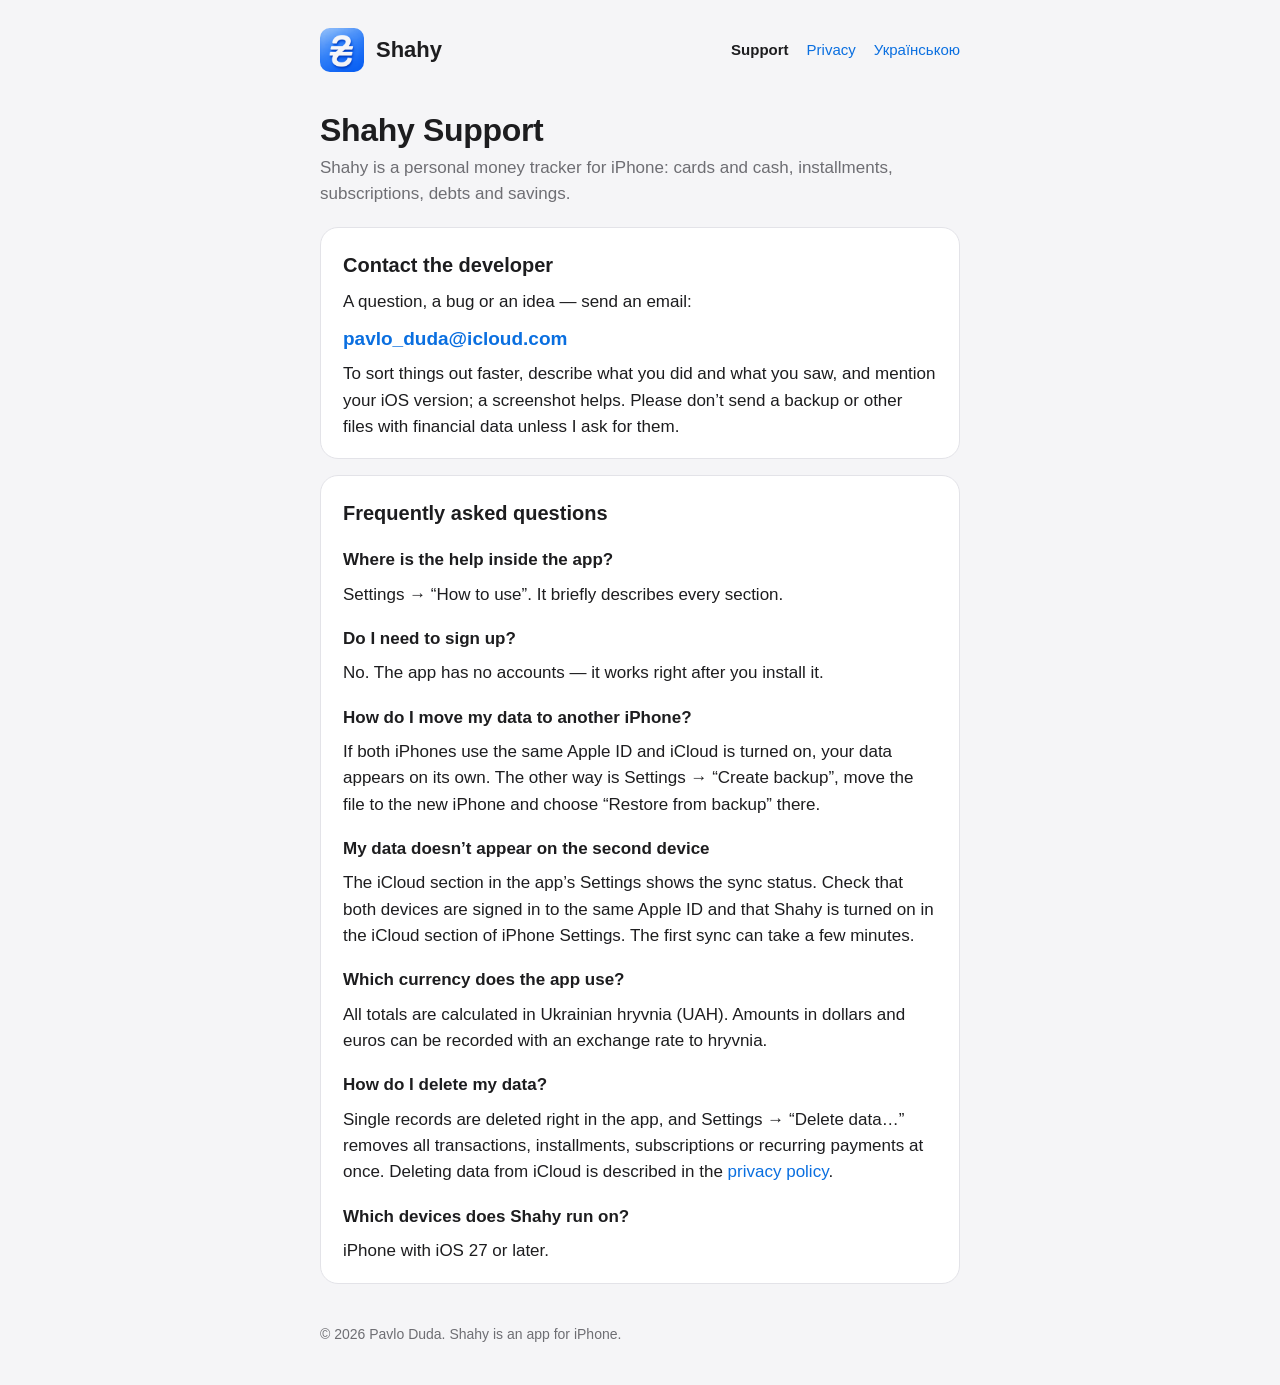
==== index.html @ a719e2cd "Support and privacy policy pages for Shahy Co-Authored-By: Claude Opus 5.5 <noreply@anthropic.com>" ====
<!doctype html>
<html lang="en">
<head>
<meta charset="utf-8">
<meta name="viewport" content="width=device-width, initial-scale=1">
<title>Shahy — Support</title>
<meta name="description" content="Support for the Shahy app: developer contact and frequently asked questions.">
<link rel="stylesheet" href="style.css">
<link rel="icon" href="icon.png">
</head>
<body>
<header>
  <div class="wrap">
    <a class="brand" href="./"><img src="icon.png" alt="" width="44" height="44"><span>Shahy</span></a>
    <nav>
      <a href="./" aria-current="page">Support</a>
      <a href="privacy/">Privacy</a>
      <a href="uk/" lang="uk" hreflang="uk">Українською</a>
    </nav>
  </div>
</header>
<main>
  <div class="wrap">
    <h1>Shahy Support</h1>
    <p class="lead">Shahy is a personal money tracker for iPhone: cards and cash, installments, subscriptions, debts and savings.</p>

    <section>
      <h2>Contact the developer</h2>
      <p>A question, a bug or an idea — send an email:</p>
      <p><a class="mail" href="mailto:pavlo_duda@icloud.com">pavlo_duda@icloud.com</a></p>
      <p>To sort things out faster, describe what you did and what you saw, and mention your iOS version; a screenshot helps. Please don’t send a backup or other files with financial data unless I ask for them.</p>
    </section>

    <section>
      <h2>Frequently asked questions</h2>

      <h3>Where is the help inside the app?</h3>
      <p>Settings → “How to use”. It briefly describes every section.</p>

      <h3>Do I need to sign up?</h3>
      <p>No. The app has no accounts — it works right after you install it.</p>

      <h3>How do I move my data to another iPhone?</h3>
      <p>If both iPhones use the same Apple ID and iCloud is turned on, your data appears on its own. The other way is Settings → “Create backup”, move the file to the new iPhone and choose “Restore from backup” there.</p>

      <h3>My data doesn’t appear on the second device</h3>
      <p>The iCloud section in the app’s Settings shows the sync status. Check that both devices are signed in to the same Apple ID and that Shahy is turned on in the iCloud section of iPhone Settings. The first sync can take a few minutes.</p>

      <h3>Which currency does the app use?</h3>
      <p>All totals are calculated in Ukrainian hryvnia (UAH). Amounts in dollars and euros can be recorded with an exchange rate to hryvnia.</p>

      <h3>How do I delete my data?</h3>
      <p>Single records are deleted right in the app, and Settings → “Delete data…” removes all transactions, installments, subscriptions or recurring payments at once. Deleting data from iCloud is described in the <a href="privacy/">privacy policy</a>.</p>

      <h3>Which devices does Shahy run on?</h3>
      <p>iPhone with iOS 27 or later.</p>
    </section>
  </div>
</main>
<footer>
  <div class="wrap">© 2026 Pavlo Duda. Shahy is an app for iPhone.</div>
</footer>
</body>
</html>
---- style.css ----
:root {
  color-scheme: light dark;
  --bg: #f5f5f7; --card: #ffffff; --text: #1d1d1f; --muted: #6e6e73;
  --accent: #0a6fe0; --line: #e3e3e8;
}
@media (prefers-color-scheme: dark) {
  :root { --bg: #000000; --card: #1c1c1e; --text: #f5f5f7; --muted: #98989d; --accent: #4aa3ff; --line: #2c2c2e; }
}
* { box-sizing: border-box; }
html { -webkit-text-size-adjust: 100%; }
body {
  margin: 0; background: var(--bg); color: var(--text);
  font: 17px/1.55 -apple-system, BlinkMacSystemFont, "SF Pro Text", "Segoe UI", Roboto, "Helvetica Neue", sans-serif;
}
.wrap { max-width: 680px; margin: 0 auto; padding: 0 20px; }
header .wrap { display: flex; align-items: center; justify-content: space-between; gap: 12px 20px; flex-wrap: wrap; padding-top: 28px; padding-bottom: 8px; }
.brand { display: flex; align-items: center; gap: 12px; color: inherit; text-decoration: none; font-size: 22px; font-weight: 700; }
.brand img { width: 44px; height: 44px; border-radius: 22.5%; }
nav { display: flex; gap: 18px; flex-wrap: wrap; font-size: 15px; }
a { color: var(--accent); text-decoration: none; }
a:hover { text-decoration: underline; }
nav a[aria-current="page"] { color: var(--text); font-weight: 600; }
main { padding: 12px 0 8px; }
h1 { font-size: 32px; line-height: 1.15; margin: 20px 0 6px; letter-spacing: -0.01em; }
.lead { color: var(--muted); margin: 0 0 20px; }
section { background: var(--card); border: 1px solid var(--line); border-radius: 18px; padding: 4px 22px 10px; margin: 16px 0; }
h2 { font-size: 20px; margin: 18px 0 6px; }
h3 { font-size: 17px; margin: 18px 0 2px; }
p { margin: 8px 0; }
ul { margin: 8px 0; padding-left: 22px; }
li { margin: 5px 0; }
.mail { font-size: 19px; font-weight: 600; overflow-wrap: anywhere; }
footer { color: var(--muted); font-size: 14px; padding: 16px 0 40px; }
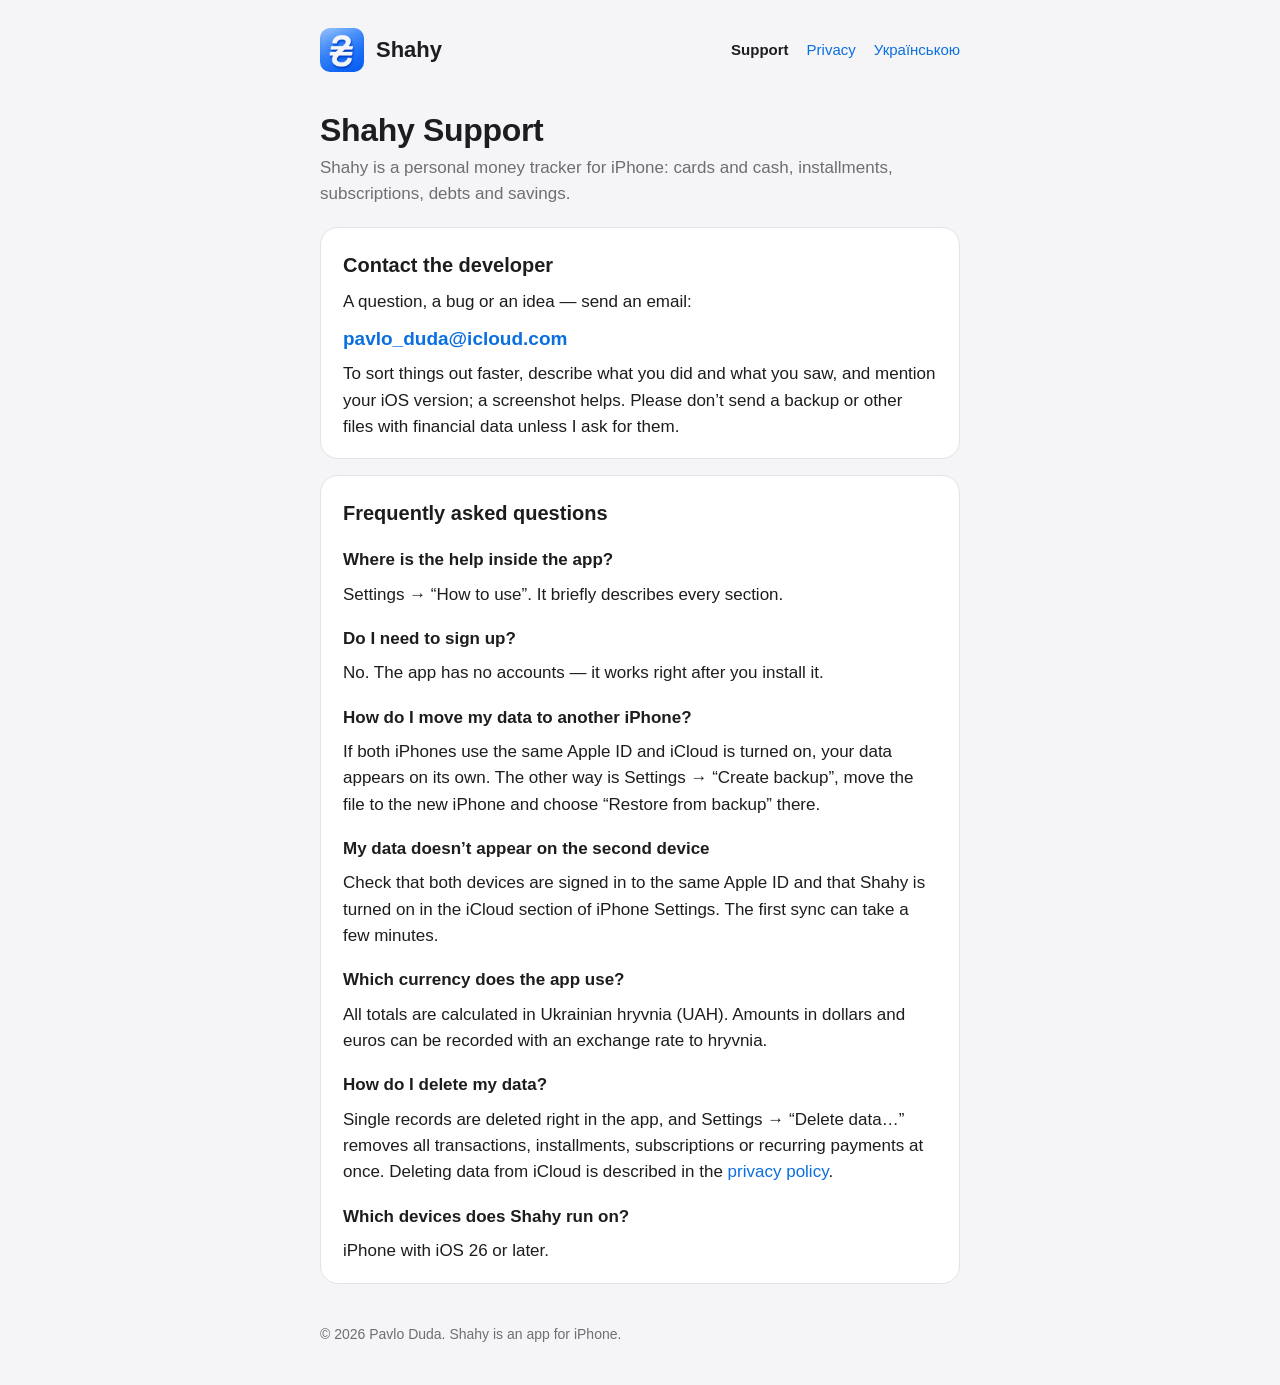
==== commit 889bb964: "Privacy: Apple Pay payments; support: iOS 26, no iCloud section - Privacy policy (en, uk): Apple Pay" ====
--- a/index.html
+++ b/index.html
@@ -44,7 +44,7 @@
       <p>If both iPhones use the same Apple ID and iCloud is turned on, your data appears on its own. The other way is Settings → “Create backup”, move the file to the new iPhone and choose “Restore from backup” there.</p>
 
       <h3>My data doesn’t appear on the second device</h3>
-      <p>The iCloud section in the app’s Settings shows the sync status. Check that both devices are signed in to the same Apple ID and that Shahy is turned on in the iCloud section of iPhone Settings. The first sync can take a few minutes.</p>
+      <p>Check that both devices are signed in to the same Apple ID and that Shahy is turned on in the iCloud section of iPhone Settings. The first sync can take a few minutes.</p>
 
       <h3>Which currency does the app use?</h3>
       <p>All totals are calculated in Ukrainian hryvnia (UAH). Amounts in dollars and euros can be recorded with an exchange rate to hryvnia.</p>
@@ -53,7 +53,7 @@
       <p>Single records are deleted right in the app, and Settings → “Delete data…” removes all transactions, installments, subscriptions or recurring payments at once. Deleting data from iCloud is described in the <a href="privacy/">privacy policy</a>.</p>
 
       <h3>Which devices does Shahy run on?</h3>
-      <p>iPhone with iOS 27 or later.</p>
+      <p>iPhone with iOS 26 or later.</p>
     </section>
   </div>
 </main>
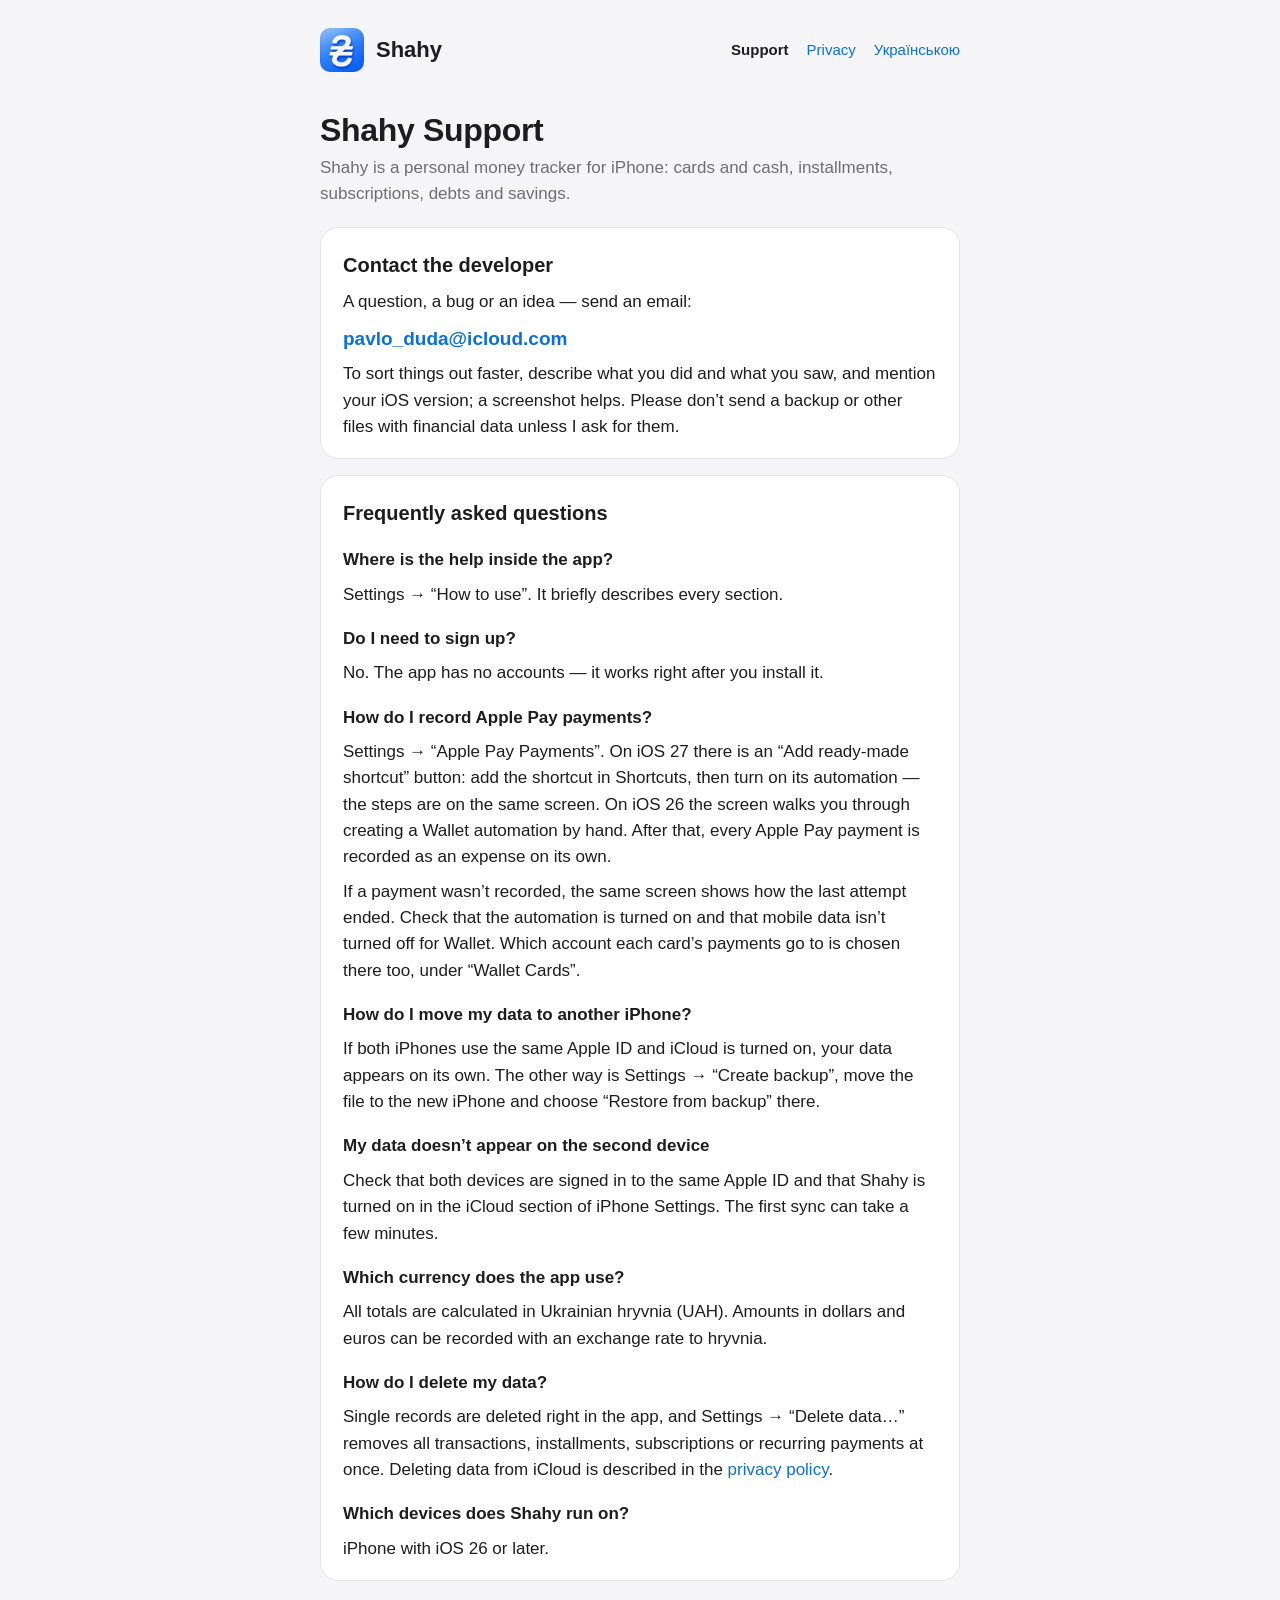
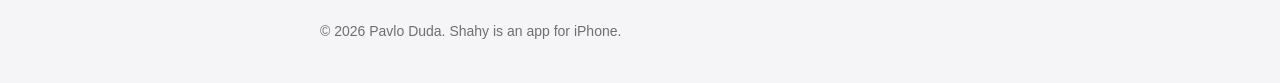
==== commit d6a1eb26: "Support: how to record Apple Pay payments FAQ entry (en, uk): where to set it up on iOS 27 and iOS 2" ====
--- a/index.html
+++ b/index.html
@@ -40,6 +40,10 @@
       <h3>Do I need to sign up?</h3>
       <p>No. The app has no accounts — it works right after you install it.</p>
 
+      <h3>How do I record Apple Pay payments?</h3>
+      <p>Settings → “Apple Pay Payments”. On iOS 27 there is an “Add ready-made shortcut” button: add the shortcut in Shortcuts, then turn on its automation — the steps are on the same screen. On iOS 26 the screen walks you through creating a Wallet automation by hand. After that, every Apple Pay payment is recorded as an expense on its own.</p>
+      <p>If a payment wasn’t recorded, the same screen shows how the last attempt ended. Check that the automation is turned on and that mobile data isn’t turned off for Wallet. Which account each card’s payments go to is chosen there too, under “Wallet Cards”.</p>
+
       <h3>How do I move my data to another iPhone?</h3>
       <p>If both iPhones use the same Apple ID and iCloud is turned on, your data appears on its own. The other way is Settings → “Create backup”, move the file to the new iPhone and choose “Restore from backup” there.</p>
 
